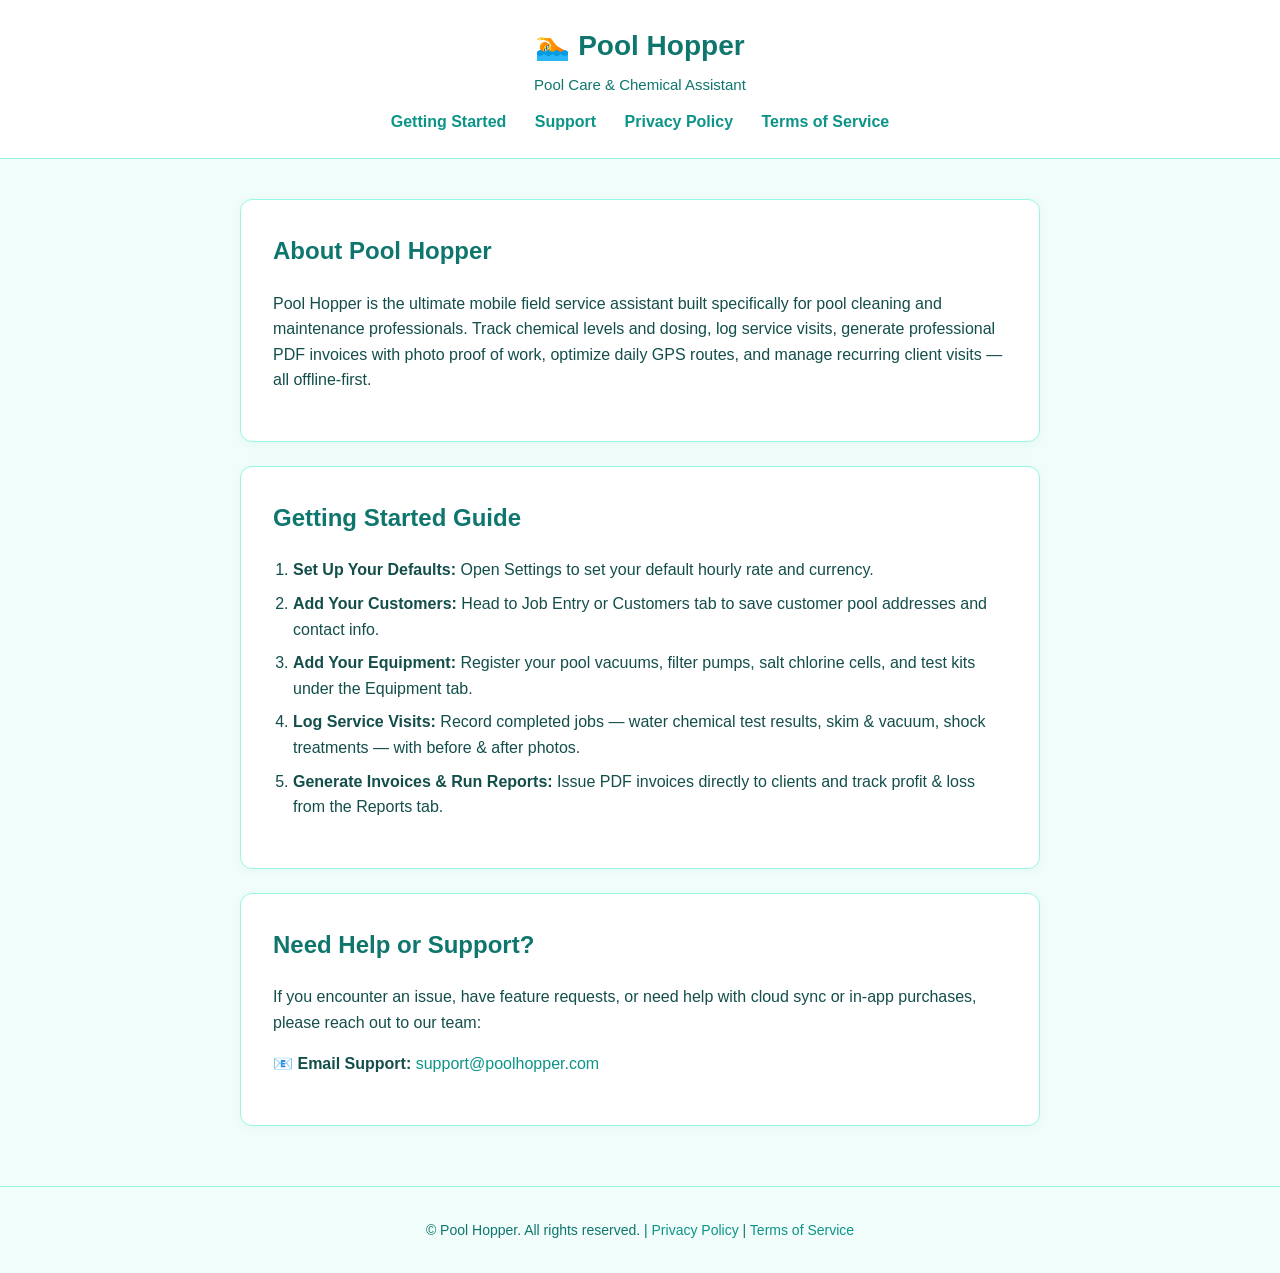
==== index.html @ 6fb8f7e5 "feat: add Pool Hopper public site (privacy, terms, support pages)" ====
<!DOCTYPE html>
<html lang="en">
<head>
  <meta charset="UTF-8">
  <meta name="viewport" content="width=device-width, initial-scale=1.0">
  <title>Pool Hopper — Support & Help Center</title>
  <style>
    :root {
      --primary: #0D9488;
      --primary-dark: #0F766E;
      --accent: #2DD4BF;
      --bg: #F0FDFA;
      --surface: #FFFFFF;
      --text: #134E4A;
      --text-muted: #0F766E;
      --border: #99F6E4;
    }
    body {
      font-family: -apple-system, BlinkMacSystemFont, "Segoe UI", Roboto, Helvetica, Arial, sans-serif;
      background-color: var(--bg);
      color: var(--text);
      margin: 0;
      padding: 0;
      line-height: 1.6;
    }
    header {
      background: var(--surface);
      border-bottom: 1px solid var(--border);
      padding: 24px;
      text-align: center;
    }
    .logo {
      font-size: 28px;
      font-weight: 800;
      color: var(--primary-dark);
      text-decoration: none;
      display: inline-flex;
      align-items: center;
      gap: 10px;
    }
    .tagline {
      color: var(--text-muted);
      font-size: 15px;
      margin-top: 4px;
    }
    container {
      max-width: 800px;
      margin: 40px auto;
      padding: 0 20px;
      display: block;
    }
    .card {
      background: var(--surface);
      border-radius: 12px;
      border: 1px solid var(--border);
      padding: 32px;
      margin-bottom: 24px;
      box-shadow: 0 2px 8px rgba(13, 148, 136, 0.05);
    }
    h1, h2, h3 {
      color: var(--primary-dark);
      margin-top: 0;
    }
    ul, ol {
      padding-left: 20px;
    }
    li {
      margin-bottom: 8px;
    }
    a {
      color: var(--primary);
      text-decoration: none;
    }
    a:hover {
      text-decoration: underline;
    }
    footer {
      text-align: center;
      padding: 32px 20px;
      color: var(--text-muted);
      font-size: 14px;
      border-top: 1px solid var(--border);
      margin-top: 60px;
    }
    .nav-links {
      margin-top: 12px;
    }
    .nav-links a {
      margin: 0 12px;
      font-weight: 600;
    }
  </style>
</head>
<body>

  <header>
    <a href="#" class="logo">🏊 Pool Hopper</a>
    <div class="tagline">Pool Care & Chemical Assistant</div>
    <div class="nav-links">
      <a href="#getting-started">Getting Started</a>
      <a href="#support">Support</a>
      <a href="privacy.html">Privacy Policy</a>
      <a href="terms.html">Terms of Service</a>
    </div>
  </header>

  <container>
    <div class="card" id="about">
      <h2>About Pool Hopper</h2>
      <p>Pool Hopper is the ultimate mobile field service assistant built specifically for pool cleaning and maintenance professionals. Track chemical levels and dosing, log service visits, generate professional PDF invoices with photo proof of work, optimize daily GPS routes, and manage recurring client visits — all offline-first.</p>
    </div>

    <div class="card" id="getting-started">
      <h2>Getting Started Guide</h2>
      <ol>
        <li><strong>Set Up Your Defaults:</strong> Open Settings to set your default hourly rate and currency.</li>
        <li><strong>Add Your Customers:</strong> Head to Job Entry or Customers tab to save customer pool addresses and contact info.</li>
        <li><strong>Add Your Equipment:</strong> Register your pool vacuums, filter pumps, salt chlorine cells, and test kits under the Equipment tab.</li>
        <li><strong>Log Service Visits:</strong> Record completed jobs — water chemical test results, skim & vacuum, shock treatments — with before &amp; after photos.</li>
        <li><strong>Generate Invoices &amp; Run Reports:</strong> Issue PDF invoices directly to clients and track profit &amp; loss from the Reports tab.</li>
      </ol>
    </div>

    <div class="card" id="support">
      <h2>Need Help or Support?</h2>
      <p>If you encounter an issue, have feature requests, or need help with cloud sync or in-app purchases, please reach out to our team:</p>
      <p>📧 <strong>Email Support:</strong> <a href="mailto:support@poolhopper.com">support@poolhopper.com</a></p>
    </div>
  </container>

  <footer>
    &copy; Pool Hopper. All rights reserved. | <a href="privacy.html">Privacy Policy</a> | <a href="terms.html">Terms of Service</a>
  </footer>

</body>
</html>
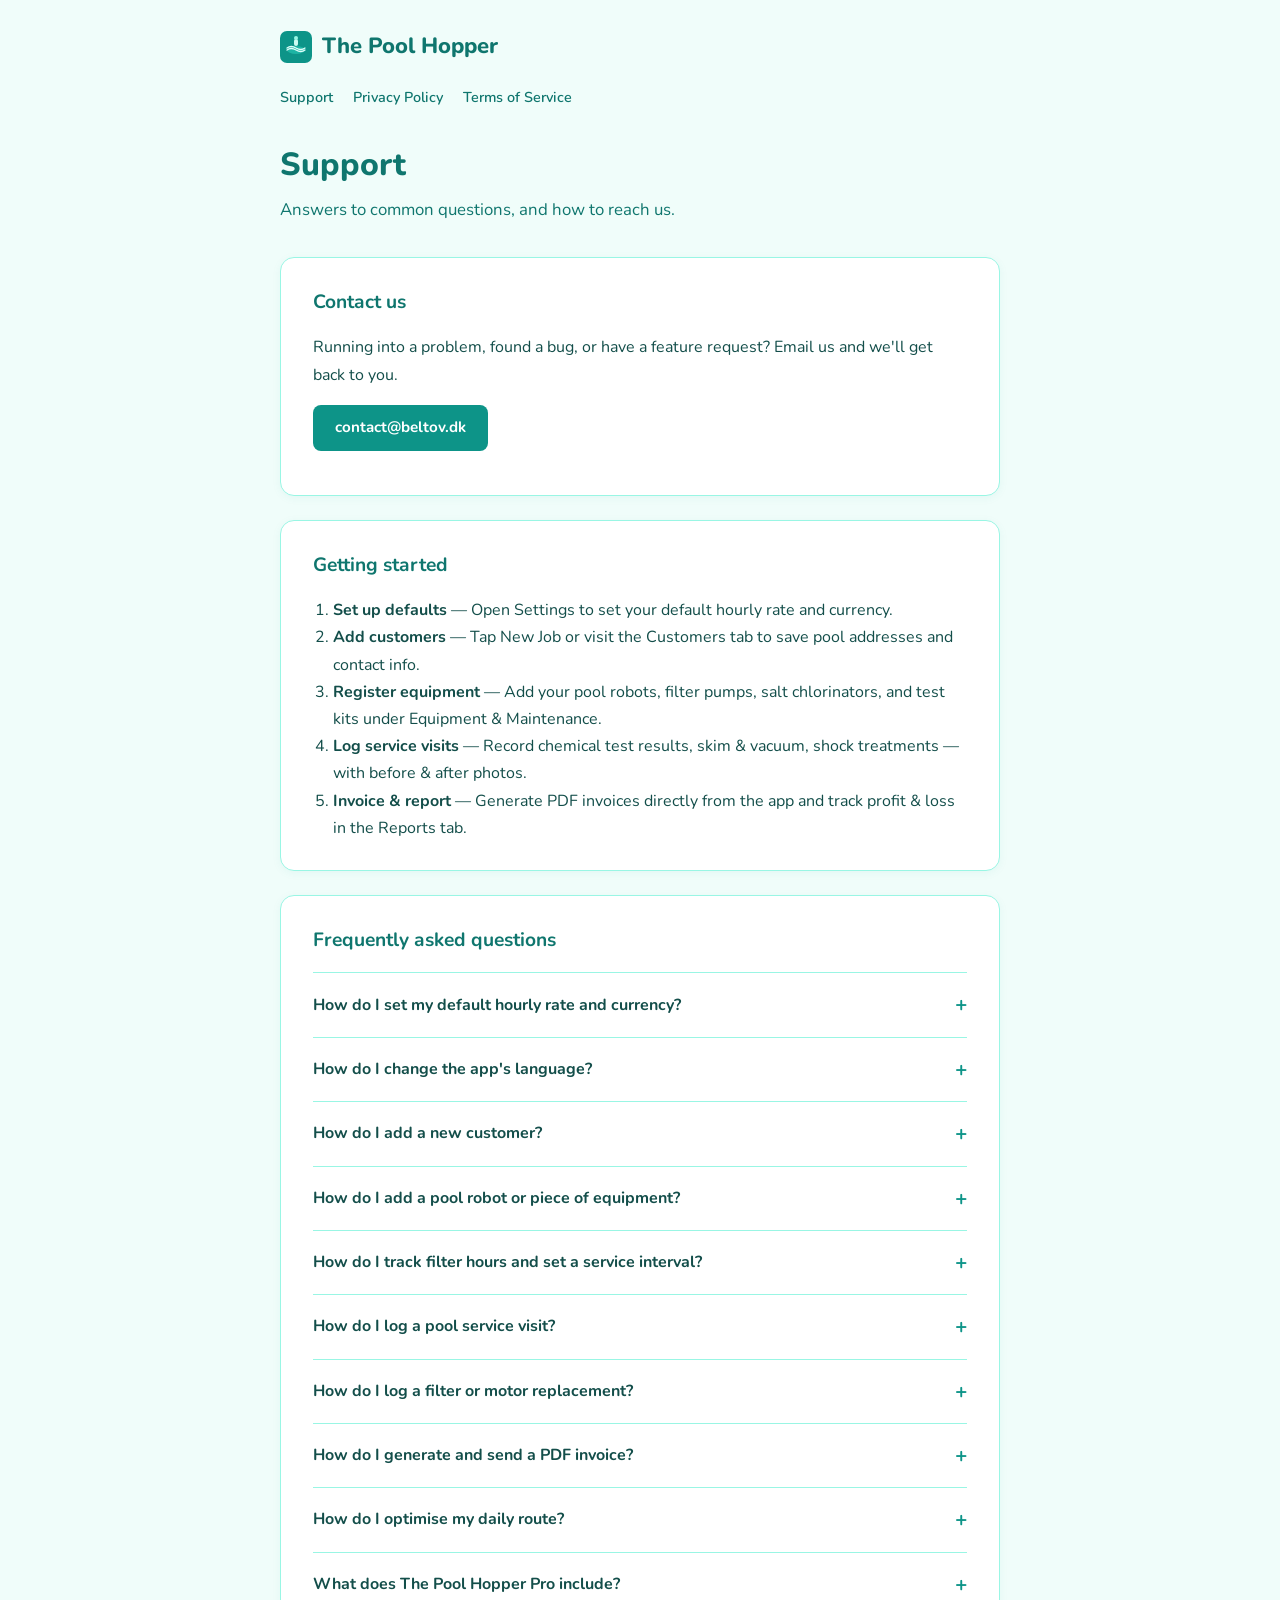
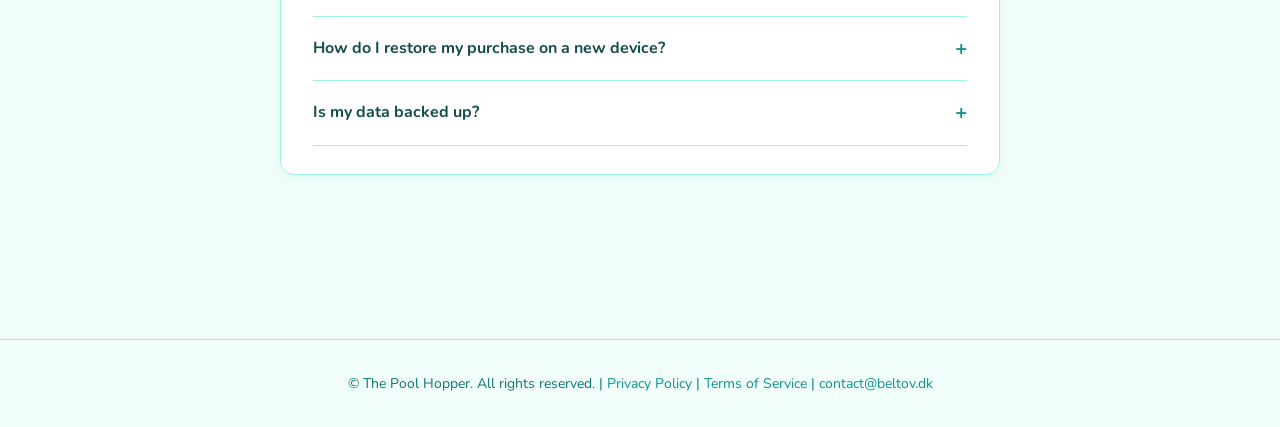
==== commit 02bf6975: "feat: enrich support page with FAQ, fix email to contact@beltov.dk" ====
--- a/index.html
+++ b/index.html
@@ -3,7 +3,11 @@
 <head>
   <meta charset="UTF-8">
   <meta name="viewport" content="width=device-width, initial-scale=1.0">
-  <title>Pool Hopper — Support & Help Center</title>
+  <title>The Pool Hopper — Support &amp; Help Center</title>
+  <meta name="description" content="Get help with The Pool Hopper: contact us or browse frequently asked questions.">
+  <link rel="preconnect" href="https://fonts.googleapis.com">
+  <link rel="preconnect" href="https://fonts.gstatic.com" crossorigin>
+  <link href="https://fonts.googleapis.com/css2?family=Nunito:wght@400;600;700;800&display=swap" rel="stylesheet">
   <style>
     :root {
       --primary: #0D9488;
@@ -15,122 +19,184 @@
       --text-muted: #0F766E;
       --border: #99F6E4;
     }
+    *, *::before, *::after { box-sizing: border-box; }
     body {
-      font-family: -apple-system, BlinkMacSystemFont, "Segoe UI", Roboto, Helvetica, Arial, sans-serif;
-      background-color: var(--bg);
+      font-family: 'Nunito', -apple-system, BlinkMacSystemFont, "Segoe UI", sans-serif;
+      background: var(--bg);
       color: var(--text);
       margin: 0;
       padding: 0;
-      line-height: 1.6;
-    }
-    header {
-      background: var(--surface);
-      border-bottom: 1px solid var(--border);
-      padding: 24px;
-      text-align: center;
-    }
-    .logo {
-      font-size: 28px;
-      font-weight: 800;
-      color: var(--primary-dark);
-      text-decoration: none;
-      display: inline-flex;
-      align-items: center;
-      gap: 10px;
-    }
-    .tagline {
-      color: var(--text-muted);
-      font-size: 15px;
-      margin-top: 4px;
-    }
-    container {
-      max-width: 800px;
-      margin: 40px auto;
-      padding: 0 20px;
-      display: block;
-    }
+      line-height: 1.7;
+    }
+    .wrap { max-width: 760px; margin: 0 auto; padding: 0 20px 80px; }
+    .brand {
+      display: inline-flex; align-items: center; gap: 10px;
+      font-size: 22px; font-weight: 800; color: var(--primary-dark);
+      text-decoration: none; padding: 28px 0 12px;
+    }
+    .brand svg { flex-shrink: 0; }
+    h1 { font-size: 2rem; font-weight: 800; margin: 8px 0 4px; color: var(--primary-dark); }
+    .subtitle { color: var(--text-muted); margin: 0 0 32px; font-size: 1.05rem; }
+    section { margin-bottom: 24px; }
     .card {
       background: var(--surface);
-      border-radius: 12px;
       border: 1px solid var(--border);
-      padding: 32px;
-      margin-bottom: 24px;
-      box-shadow: 0 2px 8px rgba(13, 148, 136, 0.05);
-    }
-    h1, h2, h3 {
-      color: var(--primary-dark);
-      margin-top: 0;
-    }
-    ul, ol {
-      padding-left: 20px;
-    }
-    li {
-      margin-bottom: 8px;
-    }
-    a {
-      color: var(--primary);
+      border-radius: 14px;
+      padding: 28px 32px;
+      box-shadow: 0 2px 10px rgba(13,148,136,.06);
+    }
+    .card h2 { margin-top: 0; color: var(--primary-dark); font-size: 1.2rem; }
+    .button {
+      display: inline-block;
+      background: var(--primary);
+      color: #fff;
+      padding: 10px 22px;
+      border-radius: 8px;
+      font-weight: 700;
       text-decoration: none;
-    }
-    a:hover {
-      text-decoration: underline;
-    }
+      font-size: 0.95rem;
+    }
+    .button:hover { background: var(--primary-dark); }
+    details { border-top: 1px solid var(--border); padding: 14px 0; }
+    details:last-child { border-bottom: 1px solid var(--border); }
+    summary {
+      font-weight: 700; cursor: pointer; list-style: none;
+      display: flex; justify-content: space-between; align-items: center;
+    }
+    summary::after { content: '+'; font-size: 1.3rem; color: var(--primary); }
+    details[open] summary::after { content: '−'; }
+    details p { margin: 10px 0 0; color: var(--text); }
+    a { color: var(--primary); text-decoration: none; }
+    a:hover { text-decoration: underline; }
     footer {
-      text-align: center;
-      padding: 32px 20px;
-      color: var(--text-muted);
-      font-size: 14px;
-      border-top: 1px solid var(--border);
-      margin-top: 60px;
-    }
-    .nav-links {
-      margin-top: 12px;
-    }
-    .nav-links a {
-      margin: 0 12px;
-      font-weight: 600;
-    }
+      text-align: center; padding: 32px 20px;
+      color: var(--text-muted); font-size: 14px;
+      border-top: 1px solid var(--border); margin-top: 60px;
+    }
+    nav { margin: 8px 0 28px; font-size: 0.9rem; }
+    nav a { margin-right: 16px; font-weight: 600; color: var(--text-muted); }
   </style>
 </head>
 <body>
-
-  <header>
-    <a href="#" class="logo">🏊 Pool Hopper</a>
-    <div class="tagline">Pool Care & Chemical Assistant</div>
-    <div class="nav-links">
-      <a href="#getting-started">Getting Started</a>
-      <a href="#support">Support</a>
-      <a href="privacy.html">Privacy Policy</a>
-      <a href="terms.html">Terms of Service</a>
+<div class="wrap">
+
+  <a class="brand" href="#">
+    <svg width="32" height="32" viewBox="0 0 64 64" fill="none" xmlns="http://www.w3.org/2000/svg">
+      <rect width="64" height="64" rx="14" fill="#0D9488"/>
+      <ellipse cx="32" cy="38" rx="18" ry="8" fill="#2DD4BF" opacity="0.5"/>
+      <path d="M14 34 Q22 28 32 34 Q42 40 50 34" stroke="#E0FEFA" stroke-width="2.5" fill="none" stroke-linecap="round"/>
+      <path d="M14 38 Q22 32 32 38 Q42 44 50 38" stroke="#E0FEFA" stroke-width="2.5" fill="none" stroke-linecap="round"/>
+      <rect x="28" y="16" width="8" height="14" rx="4" fill="#CCFBF1"/>
+      <circle cx="32" cy="14" r="4" fill="#99F6E4"/>
+    </svg>
+    <span>The Pool Hopper</span>
+  </a>
+
+  <nav>
+    <a href="#">Support</a>
+    <a href="privacy.html">Privacy Policy</a>
+    <a href="terms.html">Terms of Service</a>
+  </nav>
+
+  <h1>Support</h1>
+  <p class="subtitle">Answers to common questions, and how to reach us.</p>
+
+  <section>
+    <div class="card">
+      <h2>Contact us</h2>
+      <p>Running into a problem, found a bug, or have a feature request? Email us and we'll get back to you.</p>
+      <p><a class="button" href="mailto:contact@beltov.dk">contact@beltov.dk</a></p>
     </div>
-  </header>
-
-  <container>
-    <div class="card" id="about">
-      <h2>About Pool Hopper</h2>
-      <p>Pool Hopper is the ultimate mobile field service assistant built specifically for pool cleaning and maintenance professionals. Track chemical levels and dosing, log service visits, generate professional PDF invoices with photo proof of work, optimize daily GPS routes, and manage recurring client visits — all offline-first.</p>
-    </div>
-
-    <div class="card" id="getting-started">
-      <h2>Getting Started Guide</h2>
-      <ol>
-        <li><strong>Set Up Your Defaults:</strong> Open Settings to set your default hourly rate and currency.</li>
-        <li><strong>Add Your Customers:</strong> Head to Job Entry or Customers tab to save customer pool addresses and contact info.</li>
-        <li><strong>Add Your Equipment:</strong> Register your pool vacuums, filter pumps, salt chlorine cells, and test kits under the Equipment tab.</li>
-        <li><strong>Log Service Visits:</strong> Record completed jobs — water chemical test results, skim & vacuum, shock treatments — with before &amp; after photos.</li>
-        <li><strong>Generate Invoices &amp; Run Reports:</strong> Issue PDF invoices directly to clients and track profit &amp; loss from the Reports tab.</li>
+  </section>
+
+  <section>
+    <div class="card">
+      <h2>Getting started</h2>
+      <ol style="padding-left:20px; margin:0;">
+        <li><strong>Set up defaults</strong> — Open Settings to set your default hourly rate and currency.</li>
+        <li><strong>Add customers</strong> — Tap New Job or visit the Customers tab to save pool addresses and contact info.</li>
+        <li><strong>Register equipment</strong> — Add your pool robots, filter pumps, salt chlorinators, and test kits under Equipment &amp; Maintenance.</li>
+        <li><strong>Log service visits</strong> — Record chemical test results, skim &amp; vacuum, shock treatments — with before &amp; after photos.</li>
+        <li><strong>Invoice &amp; report</strong> — Generate PDF invoices directly from the app and track profit &amp; loss in the Reports tab.</li>
       </ol>
     </div>
-
-    <div class="card" id="support">
-      <h2>Need Help or Support?</h2>
-      <p>If you encounter an issue, have feature requests, or need help with cloud sync or in-app purchases, please reach out to our team:</p>
-      <p>📧 <strong>Email Support:</strong> <a href="mailto:support@poolhopper.com">support@poolhopper.com</a></p>
+  </section>
+
+  <section>
+    <div class="card">
+      <h2>Frequently asked questions</h2>
+
+      <details>
+        <summary>How do I set my default hourly rate and currency?</summary>
+        <p>Go to <strong>Settings</strong> and set your default hourly rate and preferred currency. These pre-fill every new job automatically, saving time in the field.</p>
+      </details>
+
+      <details>
+        <summary>How do I change the app's language?</summary>
+        <p>Go to <strong>Settings → Language</strong> and pick from the list, or choose "System default" to follow your device's language automatically.</p>
+      </details>
+
+      <details>
+        <summary>How do I add a new customer?</summary>
+        <p>Open <strong>New Job</strong>, tap the customer field, and choose "Add New Customer." You only need to do this once — they'll appear in every future job. For fuller details (address, email, phone, default rate) manage customers from the Invoices tab.</p>
+      </details>
+
+      <details>
+        <summary>How do I add a pool robot or piece of equipment?</summary>
+        <p>Go to the <strong>Equipment &amp; Maintenance</strong> tab and tap the + button. Add your pool vacuums, robotic cleaners, filter pumps, salt chlorine cells, and test kits. The Pool Hopper automatically tracks filter hours and motor hours as you log jobs, and alerts you when service is due.</p>
+      </details>
+
+      <details>
+        <summary>How do I track filter hours and set a service interval?</summary>
+        <p>When adding or editing equipment, set the <strong>Filter interval (hrs)</strong> field. Once the robot has run that many hours since its last filter replacement, the app shows a "Filter due" reminder on your dashboard and equipment card. After you log a <em>Filter Replacement</em> service event, the counter resets to zero automatically.</p>
+      </details>
+
+      <details>
+        <summary>How do I log a pool service visit?</summary>
+        <p>Tap <strong>New Job</strong>, select the customer and service date, choose the activities performed (chemical test, skim &amp; vacuum, shock, backwash, etc.), add the hours, and optionally attach before/after photos. Tap Save — the job is instantly available for invoicing.</p>
+      </details>
+
+      <details>
+        <summary>How do I log a filter or motor replacement?</summary>
+        <p>Go to <strong>Equipment &amp; Maintenance</strong>, find your robot, and tap <strong>Log Service</strong>. Select <em>Filter Replacement</em> (resets filter hours) or the relevant task type for your service. Add any parts used, the service date, and save.</p>
+      </details>
+
+      <details>
+        <summary>How do I generate and send a PDF invoice?</summary>
+        <p>Open the <strong>Invoices</strong> tab, find the job or create an invoice, fill in your business details if prompted, then tap <strong>Export PDF</strong>. You can share directly via email, AirDrop, or any app on your device.</p>
+      </details>
+
+      <details>
+        <summary>How do I optimise my daily route?</summary>
+        <p>In the <strong>Route</strong> tab, add your stops for the day. Tap <strong>Optimise Route</strong> to reorder stops by shortest drive time. Each stop opens Maps navigation with a single tap.</p>
+      </details>
+
+      <details>
+        <summary>What does The Pool Hopper Pro include?</summary>
+        <p>Pro unlocks unlimited jobs, unlimited customers, PDF invoice generation, route optimisation, equipment maintenance tracking, photo attachments, expense tracking, profit &amp; loss reports, and Household Cloud Sync across devices.</p>
+      </details>
+
+      <details>
+        <summary>How do I restore my purchase on a new device?</summary>
+        <p>Open the app, go to <strong>Settings → Restore Purchases</strong>. Make sure you're signed in with the same Apple ID used for the original purchase.</p>
+      </details>
+
+      <details>
+        <summary>Is my data backed up?</summary>
+        <p>All data is stored locally on your device (offline-first). Enable <strong>Household Cloud Sync</strong> (Pro feature) to sync across multiple devices. We also recommend enabling iCloud backup on your iPhone so your local data is included in Apple's standard device backup.</p>
+      </details>
+
     </div>
-  </container>
-
-  <footer>
-    &copy; Pool Hopper. All rights reserved. | <a href="privacy.html">Privacy Policy</a> | <a href="terms.html">Terms of Service</a>
-  </footer>
+  </section>
+
+</div>
+
+<footer>
+  &copy; The Pool Hopper. All rights reserved. |
+  <a href="privacy.html">Privacy Policy</a> |
+  <a href="terms.html">Terms of Service</a> |
+  <a href="mailto:contact@beltov.dk">contact@beltov.dk</a>
+</footer>
 
 </body>
 </html>
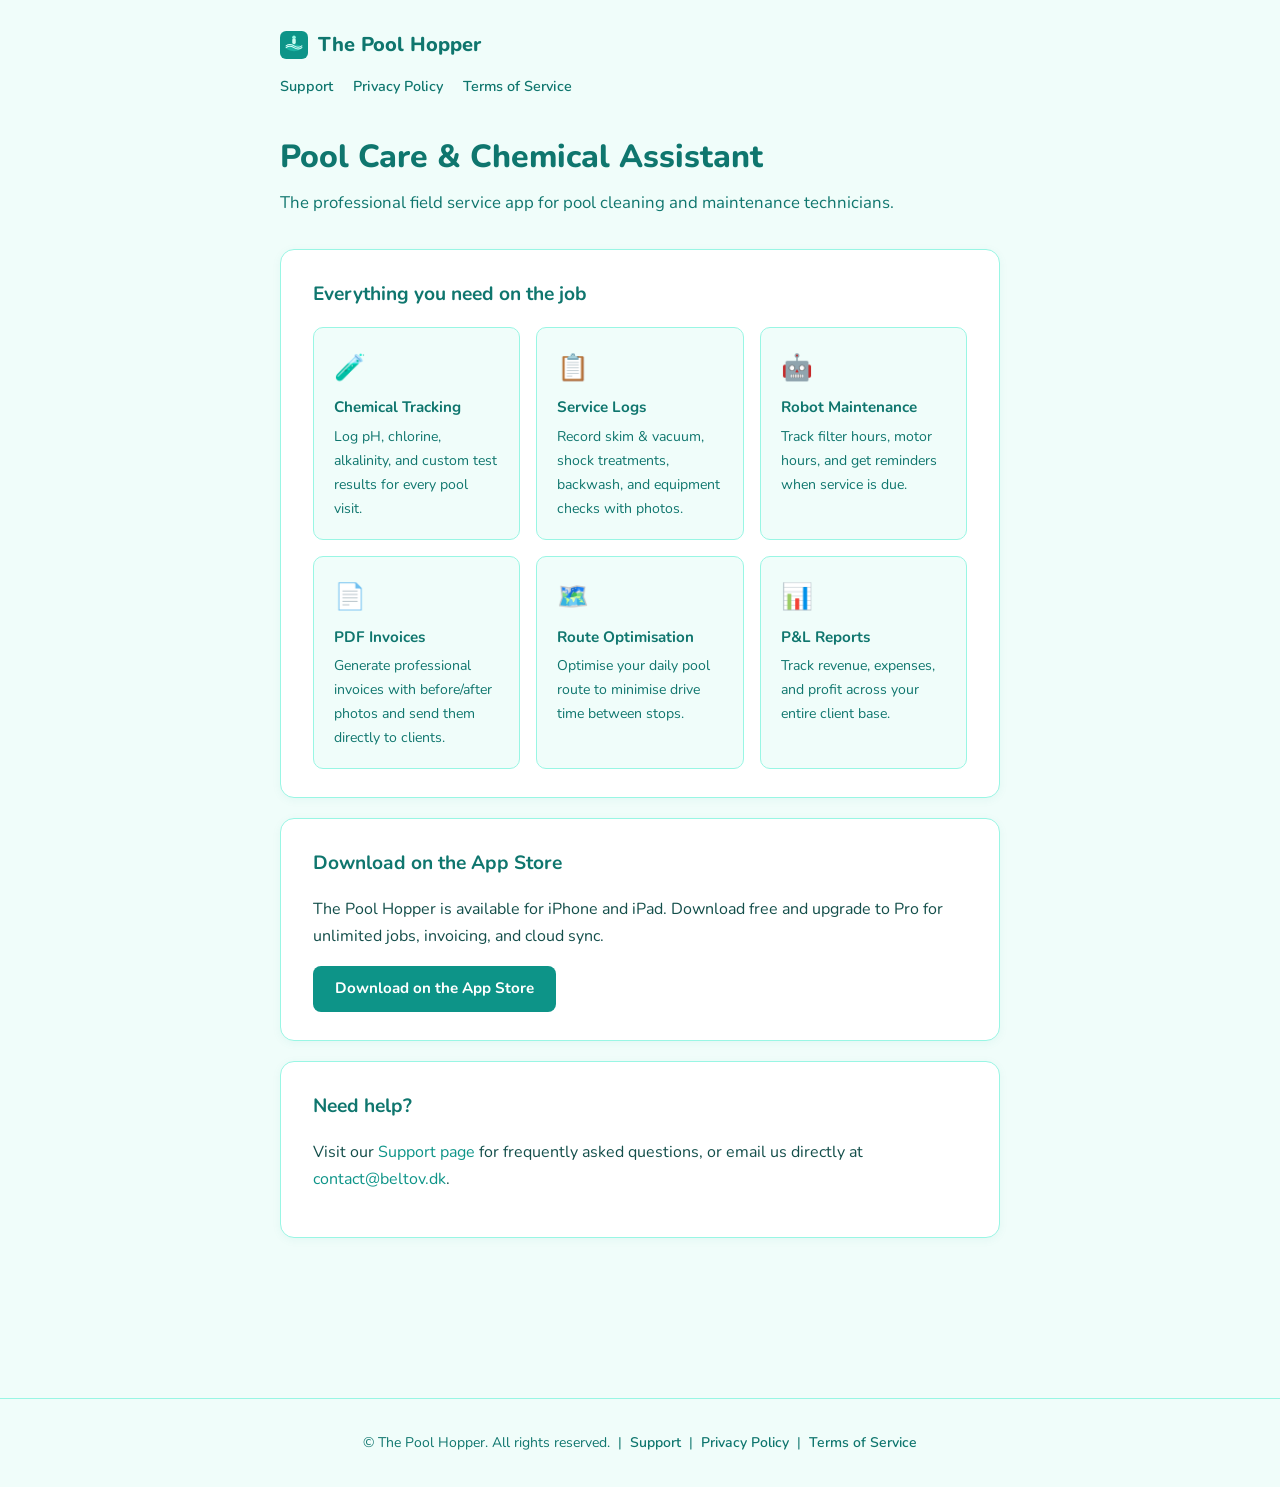
==== commit 52fe0733: "refactor: restructure to match pane/yard hopper — subdirs for support/privacy/terms, shared style.cs" ====
--- a/index.html
+++ b/index.html
@@ -1,87 +1,20 @@
-<!DOCTYPE html>
+<!doctype html>
 <html lang="en">
 <head>
-  <meta charset="UTF-8">
-  <meta name="viewport" content="width=device-width, initial-scale=1.0">
-  <title>The Pool Hopper — Support &amp; Help Center</title>
-  <meta name="description" content="Get help with The Pool Hopper: contact us or browse frequently asked questions.">
+  <meta charset="utf-8">
+  <meta name="viewport" content="width=device-width, initial-scale=1">
+  <title>The Pool Hopper — Pool Care &amp; Chemical Assistant</title>
+  <meta name="description" content="The Pool Hopper is the mobile field service app for pool cleaning and maintenance professionals.">
   <link rel="preconnect" href="https://fonts.googleapis.com">
   <link rel="preconnect" href="https://fonts.gstatic.com" crossorigin>
   <link href="https://fonts.googleapis.com/css2?family=Nunito:wght@400;600;700;800&display=swap" rel="stylesheet">
-  <style>
-    :root {
-      --primary: #0D9488;
-      --primary-dark: #0F766E;
-      --accent: #2DD4BF;
-      --bg: #F0FDFA;
-      --surface: #FFFFFF;
-      --text: #134E4A;
-      --text-muted: #0F766E;
-      --border: #99F6E4;
-    }
-    *, *::before, *::after { box-sizing: border-box; }
-    body {
-      font-family: 'Nunito', -apple-system, BlinkMacSystemFont, "Segoe UI", sans-serif;
-      background: var(--bg);
-      color: var(--text);
-      margin: 0;
-      padding: 0;
-      line-height: 1.7;
-    }
-    .wrap { max-width: 760px; margin: 0 auto; padding: 0 20px 80px; }
-    .brand {
-      display: inline-flex; align-items: center; gap: 10px;
-      font-size: 22px; font-weight: 800; color: var(--primary-dark);
-      text-decoration: none; padding: 28px 0 12px;
-    }
-    .brand svg { flex-shrink: 0; }
-    h1 { font-size: 2rem; font-weight: 800; margin: 8px 0 4px; color: var(--primary-dark); }
-    .subtitle { color: var(--text-muted); margin: 0 0 32px; font-size: 1.05rem; }
-    section { margin-bottom: 24px; }
-    .card {
-      background: var(--surface);
-      border: 1px solid var(--border);
-      border-radius: 14px;
-      padding: 28px 32px;
-      box-shadow: 0 2px 10px rgba(13,148,136,.06);
-    }
-    .card h2 { margin-top: 0; color: var(--primary-dark); font-size: 1.2rem; }
-    .button {
-      display: inline-block;
-      background: var(--primary);
-      color: #fff;
-      padding: 10px 22px;
-      border-radius: 8px;
-      font-weight: 700;
-      text-decoration: none;
-      font-size: 0.95rem;
-    }
-    .button:hover { background: var(--primary-dark); }
-    details { border-top: 1px solid var(--border); padding: 14px 0; }
-    details:last-child { border-bottom: 1px solid var(--border); }
-    summary {
-      font-weight: 700; cursor: pointer; list-style: none;
-      display: flex; justify-content: space-between; align-items: center;
-    }
-    summary::after { content: '+'; font-size: 1.3rem; color: var(--primary); }
-    details[open] summary::after { content: '−'; }
-    details p { margin: 10px 0 0; color: var(--text); }
-    a { color: var(--primary); text-decoration: none; }
-    a:hover { text-decoration: underline; }
-    footer {
-      text-align: center; padding: 32px 20px;
-      color: var(--text-muted); font-size: 14px;
-      border-top: 1px solid var(--border); margin-top: 60px;
-    }
-    nav { margin: 8px 0 28px; font-size: 0.9rem; }
-    nav a { margin-right: 16px; font-weight: 600; color: var(--text-muted); }
-  </style>
+  <link rel="stylesheet" href="./style.css">
 </head>
 <body>
 <div class="wrap">
 
-  <a class="brand" href="#">
-    <svg width="32" height="32" viewBox="0 0 64 64" fill="none" xmlns="http://www.w3.org/2000/svg">
+  <a class="brand" href="./">
+    <svg width="28" height="28" viewBox="0 0 64 64" fill="none" xmlns="http://www.w3.org/2000/svg">
       <rect width="64" height="64" rx="14" fill="#0D9488"/>
       <ellipse cx="32" cy="38" rx="18" ry="8" fill="#2DD4BF" opacity="0.5"/>
       <path d="M14 34 Q22 28 32 34 Q42 40 50 34" stroke="#E0FEFA" stroke-width="2.5" fill="none" stroke-linecap="round"/>
@@ -93,109 +26,74 @@
   </a>
 
   <nav>
-    <a href="#">Support</a>
-    <a href="privacy.html">Privacy Policy</a>
-    <a href="terms.html">Terms of Service</a>
+    <a href="./support">Support</a>
+    <a href="./privacy">Privacy Policy</a>
+    <a href="./terms">Terms of Service</a>
   </nav>
 
-  <h1>Support</h1>
-  <p class="subtitle">Answers to common questions, and how to reach us.</p>
+  <h1>Pool Care &amp; Chemical Assistant</h1>
+  <p class="subtitle">The professional field service app for pool cleaning and maintenance technicians.</p>
 
   <section>
     <div class="card">
-      <h2>Contact us</h2>
-      <p>Running into a problem, found a bug, or have a feature request? Email us and we'll get back to you.</p>
-      <p><a class="button" href="mailto:contact@beltov.dk">contact@beltov.dk</a></p>
+      <h2>Everything you need on the job</h2>
+      <div class="features">
+        <div class="feature">
+          <div class="icon">🧪</div>
+          <h3>Chemical Tracking</h3>
+          <p>Log pH, chlorine, alkalinity, and custom test results for every pool visit.</p>
+        </div>
+        <div class="feature">
+          <div class="icon">📋</div>
+          <h3>Service Logs</h3>
+          <p>Record skim &amp; vacuum, shock treatments, backwash, and equipment checks with photos.</p>
+        </div>
+        <div class="feature">
+          <div class="icon">🤖</div>
+          <h3>Robot Maintenance</h3>
+          <p>Track filter hours, motor hours, and get reminders when service is due.</p>
+        </div>
+        <div class="feature">
+          <div class="icon">📄</div>
+          <h3>PDF Invoices</h3>
+          <p>Generate professional invoices with before/after photos and send them directly to clients.</p>
+        </div>
+        <div class="feature">
+          <div class="icon">🗺️</div>
+          <h3>Route Optimisation</h3>
+          <p>Optimise your daily pool route to minimise drive time between stops.</p>
+        </div>
+        <div class="feature">
+          <div class="icon">📊</div>
+          <h3>P&amp;L Reports</h3>
+          <p>Track revenue, expenses, and profit across your entire client base.</p>
+        </div>
+      </div>
     </div>
   </section>
 
   <section>
     <div class="card">
-      <h2>Getting started</h2>
-      <ol style="padding-left:20px; margin:0;">
-        <li><strong>Set up defaults</strong> — Open Settings to set your default hourly rate and currency.</li>
-        <li><strong>Add customers</strong> — Tap New Job or visit the Customers tab to save pool addresses and contact info.</li>
-        <li><strong>Register equipment</strong> — Add your pool robots, filter pumps, salt chlorinators, and test kits under Equipment &amp; Maintenance.</li>
-        <li><strong>Log service visits</strong> — Record chemical test results, skim &amp; vacuum, shock treatments — with before &amp; after photos.</li>
-        <li><strong>Invoice &amp; report</strong> — Generate PDF invoices directly from the app and track profit &amp; loss in the Reports tab.</li>
-      </ol>
+      <h2>Download on the App Store</h2>
+      <p>The Pool Hopper is available for iPhone and iPad. Download free and upgrade to Pro for unlimited jobs, invoicing, and cloud sync.</p>
+      <a class="button" href="https://apps.apple.com/app/the-pool-hopper/id6798346395">Download on the App Store</a>
     </div>
   </section>
 
   <section>
     <div class="card">
-      <h2>Frequently asked questions</h2>
-
-      <details>
-        <summary>How do I set my default hourly rate and currency?</summary>
-        <p>Go to <strong>Settings</strong> and set your default hourly rate and preferred currency. These pre-fill every new job automatically, saving time in the field.</p>
-      </details>
-
-      <details>
-        <summary>How do I change the app's language?</summary>
-        <p>Go to <strong>Settings → Language</strong> and pick from the list, or choose "System default" to follow your device's language automatically.</p>
-      </details>
-
-      <details>
-        <summary>How do I add a new customer?</summary>
-        <p>Open <strong>New Job</strong>, tap the customer field, and choose "Add New Customer." You only need to do this once — they'll appear in every future job. For fuller details (address, email, phone, default rate) manage customers from the Invoices tab.</p>
-      </details>
-
-      <details>
-        <summary>How do I add a pool robot or piece of equipment?</summary>
-        <p>Go to the <strong>Equipment &amp; Maintenance</strong> tab and tap the + button. Add your pool vacuums, robotic cleaners, filter pumps, salt chlorine cells, and test kits. The Pool Hopper automatically tracks filter hours and motor hours as you log jobs, and alerts you when service is due.</p>
-      </details>
-
-      <details>
-        <summary>How do I track filter hours and set a service interval?</summary>
-        <p>When adding or editing equipment, set the <strong>Filter interval (hrs)</strong> field. Once the robot has run that many hours since its last filter replacement, the app shows a "Filter due" reminder on your dashboard and equipment card. After you log a <em>Filter Replacement</em> service event, the counter resets to zero automatically.</p>
-      </details>
-
-      <details>
-        <summary>How do I log a pool service visit?</summary>
-        <p>Tap <strong>New Job</strong>, select the customer and service date, choose the activities performed (chemical test, skim &amp; vacuum, shock, backwash, etc.), add the hours, and optionally attach before/after photos. Tap Save — the job is instantly available for invoicing.</p>
-      </details>
-
-      <details>
-        <summary>How do I log a filter or motor replacement?</summary>
-        <p>Go to <strong>Equipment &amp; Maintenance</strong>, find your robot, and tap <strong>Log Service</strong>. Select <em>Filter Replacement</em> (resets filter hours) or the relevant task type for your service. Add any parts used, the service date, and save.</p>
-      </details>
-
-      <details>
-        <summary>How do I generate and send a PDF invoice?</summary>
-        <p>Open the <strong>Invoices</strong> tab, find the job or create an invoice, fill in your business details if prompted, then tap <strong>Export PDF</strong>. You can share directly via email, AirDrop, or any app on your device.</p>
-      </details>
-
-      <details>
-        <summary>How do I optimise my daily route?</summary>
-        <p>In the <strong>Route</strong> tab, add your stops for the day. Tap <strong>Optimise Route</strong> to reorder stops by shortest drive time. Each stop opens Maps navigation with a single tap.</p>
-      </details>
-
-      <details>
-        <summary>What does The Pool Hopper Pro include?</summary>
-        <p>Pro unlocks unlimited jobs, unlimited customers, PDF invoice generation, route optimisation, equipment maintenance tracking, photo attachments, expense tracking, profit &amp; loss reports, and Household Cloud Sync across devices.</p>
-      </details>
-
-      <details>
-        <summary>How do I restore my purchase on a new device?</summary>
-        <p>Open the app, go to <strong>Settings → Restore Purchases</strong>. Make sure you're signed in with the same Apple ID used for the original purchase.</p>
-      </details>
-
-      <details>
-        <summary>Is my data backed up?</summary>
-        <p>All data is stored locally on your device (offline-first). Enable <strong>Household Cloud Sync</strong> (Pro feature) to sync across multiple devices. We also recommend enabling iCloud backup on your iPhone so your local data is included in Apple's standard device backup.</p>
-      </details>
-
+      <h2>Need help?</h2>
+      <p>Visit our <a href="./support">Support page</a> for frequently asked questions, or email us directly at <a href="mailto:contact@beltov.dk">contact@beltov.dk</a>.</p>
     </div>
   </section>
 
 </div>
 
 <footer>
-  &copy; The Pool Hopper. All rights reserved. |
-  <a href="privacy.html">Privacy Policy</a> |
-  <a href="terms.html">Terms of Service</a> |
-  <a href="mailto:contact@beltov.dk">contact@beltov.dk</a>
+  &copy; The Pool Hopper. All rights reserved. &nbsp;|&nbsp;
+  <a href="./support">Support</a> &nbsp;|&nbsp;
+  <a href="./privacy">Privacy Policy</a> &nbsp;|&nbsp;
+  <a href="./terms">Terms of Service</a>
 </footer>
 
 </body>
--- a/style.css
+++ b/style.css
@@ -0,0 +1,136 @@
+/* ─── The Pool Hopper — shared site styles ─── */
+:root {
+  --primary:      #0D9488;
+  --primary-dark: #0F766E;
+  --accent:       #2DD4BF;
+  --bg:           #F0FDFA;
+  --surface:      #FFFFFF;
+  --text:         #134E4A;
+  --text-muted:   #0F766E;
+  --border:       #99F6E4;
+}
+
+*, *::before, *::after { box-sizing: border-box; }
+
+body {
+  font-family: 'Nunito', -apple-system, BlinkMacSystemFont, 'Segoe UI', sans-serif;
+  background: var(--bg);
+  color: var(--text);
+  margin: 0;
+  padding: 0;
+  line-height: 1.7;
+}
+
+.wrap {
+  max-width: 760px;
+  margin: 0 auto;
+  padding: 0 20px 80px;
+}
+
+/* ── Brand / nav ── */
+.brand {
+  display: inline-flex;
+  align-items: center;
+  gap: 10px;
+  font-size: 20px;
+  font-weight: 800;
+  color: var(--primary-dark);
+  text-decoration: none;
+  padding: 28px 0 8px;
+}
+.brand svg { flex-shrink: 0; }
+
+nav {
+  margin: 4px 0 32px;
+  font-size: 0.9rem;
+}
+nav a {
+  margin-right: 16px;
+  font-weight: 600;
+  color: var(--text-muted);
+  text-decoration: none;
+}
+nav a:hover { color: var(--primary-dark); text-decoration: underline; }
+
+/* ── Typography ── */
+h1 { font-size: 2rem; font-weight: 800; margin: 8px 0 4px; color: var(--primary-dark); }
+h2 { font-size: 1.2rem; font-weight: 700; color: var(--primary-dark); margin-top: 0; }
+h3 { font-size: 1rem; font-weight: 700; color: var(--primary-dark); }
+.subtitle { color: var(--text-muted); margin: 0 0 32px; font-size: 1.05rem; }
+
+a { color: var(--primary); text-decoration: none; }
+a:hover { text-decoration: underline; }
+
+/* ── Cards ── */
+.card {
+  background: var(--surface);
+  border: 1px solid var(--border);
+  border-radius: 14px;
+  padding: 28px 32px;
+  margin-bottom: 20px;
+  box-shadow: 0 2px 10px rgba(13,148,136,.06);
+}
+
+section { margin-bottom: 4px; }
+
+/* ── Button ── */
+.button {
+  display: inline-block;
+  background: var(--primary);
+  color: #fff !important;
+  padding: 10px 22px;
+  border-radius: 8px;
+  font-weight: 700;
+  text-decoration: none !important;
+  font-size: 0.95rem;
+  transition: background .15s;
+}
+.button:hover { background: var(--primary-dark); }
+
+/* ── Details / FAQ ── */
+details {
+  border-top: 1px solid var(--border);
+  padding: 14px 0;
+}
+details:last-child { border-bottom: 1px solid var(--border); }
+summary {
+  font-weight: 700;
+  cursor: pointer;
+  list-style: none;
+  display: flex;
+  justify-content: space-between;
+  align-items: center;
+  gap: 12px;
+}
+summary::-webkit-details-marker { display: none; }
+summary::after { content: '+'; font-size: 1.3rem; color: var(--primary); flex-shrink: 0; }
+details[open] summary::after { content: '−'; }
+details p { margin: 10px 0 0; }
+
+/* ── Feature grid (home) ── */
+.features {
+  display: grid;
+  grid-template-columns: repeat(auto-fit, minmax(200px, 1fr));
+  gap: 16px;
+  margin-top: 8px;
+}
+.feature {
+  background: var(--bg);
+  border: 1px solid var(--border);
+  border-radius: 10px;
+  padding: 18px 20px;
+}
+.feature .icon { font-size: 1.6rem; margin-bottom: 6px; }
+.feature h3 { margin: 0 0 4px; font-size: 0.95rem; }
+.feature p { margin: 0; font-size: 0.88rem; color: var(--text-muted); }
+
+/* ── Footer ── */
+footer {
+  text-align: center;
+  padding: 32px 20px;
+  color: var(--text-muted);
+  font-size: 14px;
+  border-top: 1px solid var(--border);
+  margin-top: 60px;
+}
+footer a { color: var(--text-muted); font-weight: 600; }
